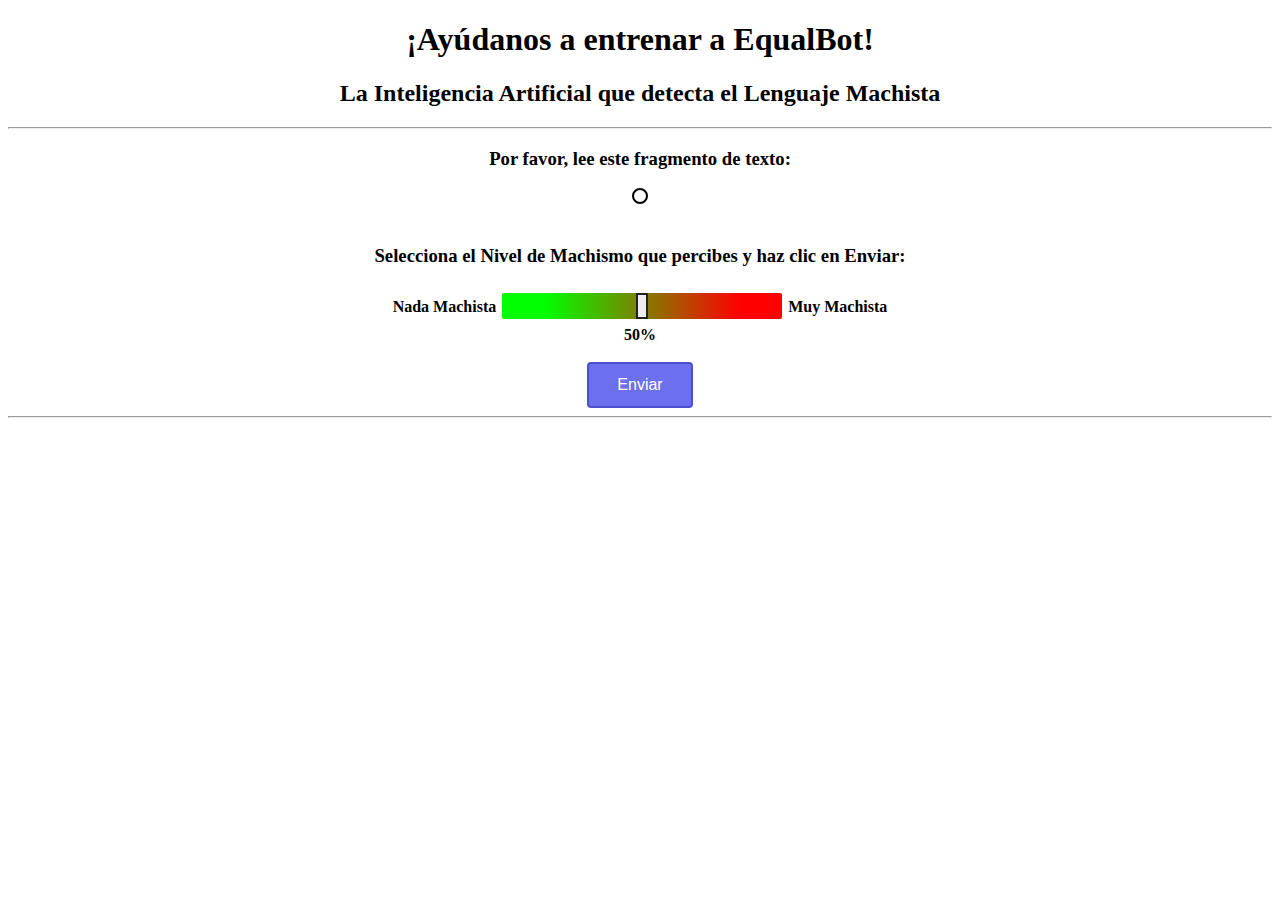
==== landing/machismo.html @ 87526190 "First mock-up" ====
﻿<!DOCTYPE HTML>

<html>

<head>

<link rel="stylesheet" href="machismo.css">

<script src="https://ajax.googleapis.com/ajax/libs/jquery/3.3.1/jquery.min.js"></script>

<script>
function updateLevel(val) {
          document.getElementById('LevelLabel').value=val+"%"; 
        }
</script>

<script>
function updateText(val) {
          document.getElementById('Docu').value=val; 
        }
</script>

<script>
var docsfile = "http://psicobotica.com/machismo/docs-machismo.txt";
</script>


</head>

<body onload="updateLevel(50)">


<center>

<h1>¡Ayúdanos a entrenar a EqualBot!</h1>
<h2>La Inteligencia Artificial que detecta el Lenguaje Machista</h2>
<hr>

<form action="https://docs.google.com/forms/d/e/1FAIpQLSd_eiDylmPhYMxdoWWkIxit-20lvo6PNTLijxbyZ-fcJ7APgA/formResponse"
target="_self" method="POST" onsubmit="setTimeout(function(){window.location.reload();},10)">

<h3>Por favor, lee este fragmento de texto:</h3>

<script>
var aLines;
 $.get(docsfile, function(textData, status) {
    aLines = textData.split("\n")
    
	console.log("Read Lines: " + aLines.length)
	
	var selected = aLines[Math.floor(Math.random()*aLines.length)];
    // $.each(aLines, function(n, sLine) {
    $('#textFromFile').append(selected);
	updateText(selected)	
    });
// }, 'text');



</script>

<div class="docu" id="textFromFile">
</div>

<input hidden type="text" id="Docu" name="entry.1177243058"> 
<br><br>

<h3>Selecciona el Nivel de Machismo que percibes y haz clic en Enviar:<h4>

<table>
<tr>
<td>Nada Machista</td>

<td>
<input
type="range" 
name="entry.1556831257" 
min="0" max="100" step="5" 
onchange="updateLevel(this.value);"
onmouseover="updateLevel(this.value);"
onclick="updateLevel(this.value);">
</td>

<td>Muy Machista</td>
</tr>
</table>

<output type="text" id="LevelLabel" value="50"></output>

<br><br>
<input type="submit" value="Enviar">

</form>

<hr>

</center>

</body>

</html>
---- landing/machismo.css ----
input[type="range"]{
    -webkit-appearance: none;
    -moz-apperance: none;
    border-radius: 2px;
	border-color: #FFFFFF;
    height: 26px;
	width: 280px;
    background-image: -webkit-gradient(
        linear,
        left top,
        right top,
        color-stop(0.15, #00FF00),
        color-stop(0.85, #FF0000)
    );
}

input[type='range']::-webkit-slider-thumb {
    -webkit-appearance: none !important;
    background-color: #EEEEEE;
    border: 2px solid #222222;
    height: 26px;
    width: 12px;
}

input[type="submit"] {
  background-color: #6C70eF;
  border: 2px solid #4C50CF; 
  border-radius: 4px;
  color: white;
  padding: 12px 28px;
  text-align: center;
  text-decoration: none;
  display: inline-block;
  font-size: 16px;
}

input[type="submit"]:hover {
  box-shadow: 0 12px 16px 0 rgba(0,0,0,0.24), 0 17px 50px 0 rgba(0,0,0,0.19);
  background-color: #4C50CF; 
  color: white;
}

div.docu {
  background-color: white;
  border: 2px solid #000000; 
  border-radius: 8px;
  color: black;
  padding: 6px 6px;
  text-align: center;
  text-decoration: none;
  display: inline-block;
  font-size: 20px;
}
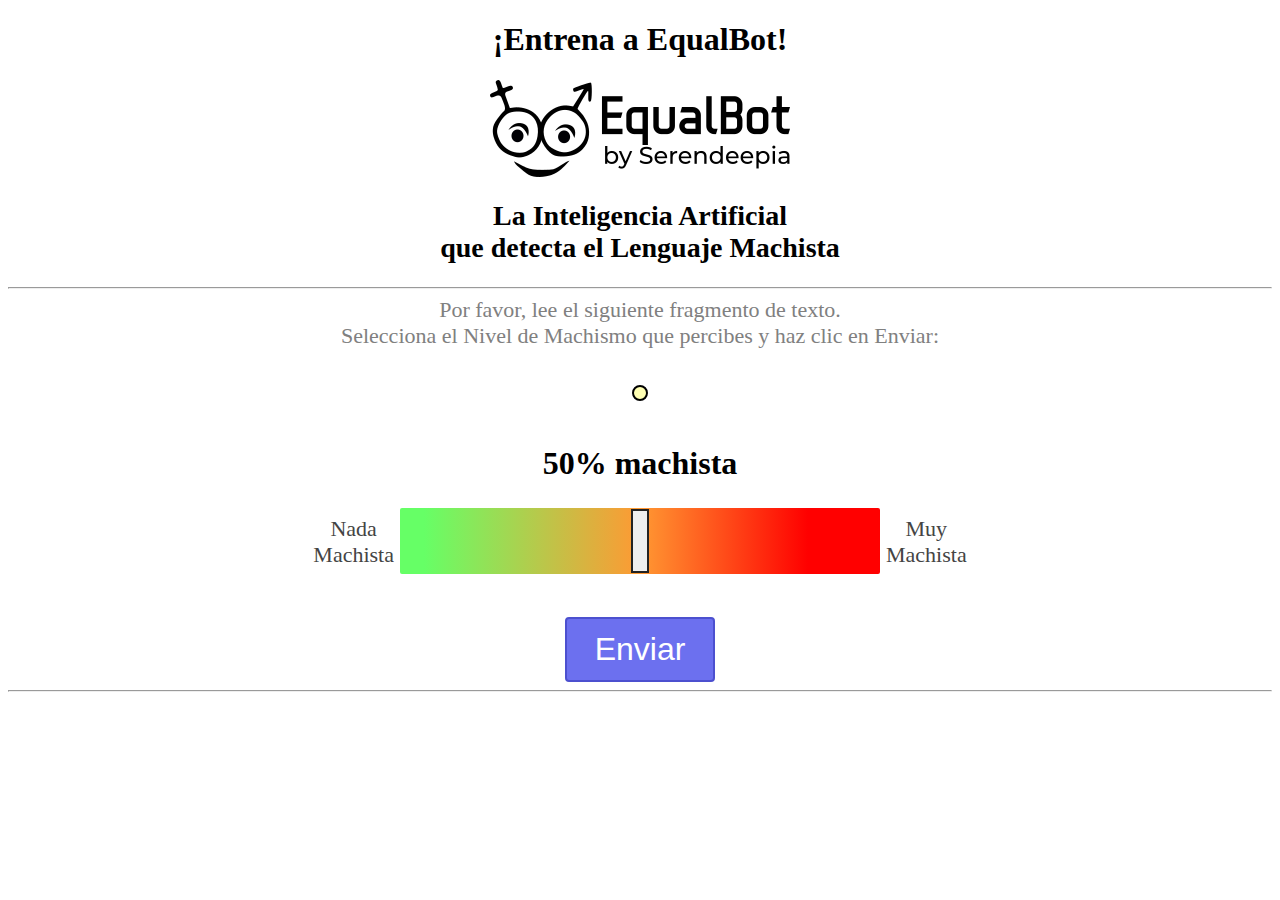
==== commit 35ef3755: "Updated style and logo" ====
--- a/landing/machismo.html
+++ b/landing/machismo.html
@@ -7,21 +7,54 @@
 <link rel="stylesheet" href="machismo.css">
 
 <script src="https://ajax.googleapis.com/ajax/libs/jquery/3.3.1/jquery.min.js"></script>
+<script src="serialize-object.js"></script>
+<script src = "cookie.js"></script>
 
 <script>
 function updateLevel(val) {
-          document.getElementById('LevelLabel').value=val+"%"; 
-        }
+	document.getElementById('LevelLabel').value = val + "% machista"; 
+}
+		
+function updateText(val) {
+	document.getElementById('Docu').value = val; 
+}	
+
+function updateCode(code) {
+	document.getElementById('usrcode').value = code; 
+}	
+
+function updateCategory(cat) {
+	document.getElementById('category').value = cat; 
+}	
+
+function updateSource(src) {
+	document.getElementById('source').value = src; 
+}	
+
+function updateAuthor(aut) {
+	document.getElementById('author').value = aut; 
+}	
+
+function updateDataset(ds) {
+	document.getElementById('dataset').value = ds; 
+}	
+
+
+var docsfile = "http://psicobotica.com/machismo/docs-machismo.txt";
 </script>
 
 <script>
-function updateText(val) {
-          document.getElementById('Docu').value=val; 
-        }
-</script>
-
-<script>
-var docsfile = "http://psicobotica.com/machismo/docs-machismo.txt";
+var cookiename = "equalbot";
+var cookiecode = Math.random().toString();
+usrcookie = getCookie(cookiename);
+if(usrcookie == ""){
+	console.log("No cookie found, using code: " + cookiecode);
+	setCookie(cookiename, cookiecode, 365);
+} else {
+	var items = usrcookie.split('=');
+	cookiecode = items[0];
+	console.log("Cookie found, using cookie code: " + cookiecode);
+}
 </script>
 
 
@@ -32,26 +65,36 @@
 
 <center>
 
-<h1>¡Ayúdanos a entrenar a EqualBot!</h1>
-<h2>La Inteligencia Artificial que detecta el Lenguaje Machista</h2>
+<h1>¡Entrena a EqualBot!</h1>
+<img src="EqualBotBlack_300.png" align="center">
+<h2>La Inteligencia Artificial<br>que detecta el Lenguaje Machista</h2>
 <hr>
 
-<form action="https://docs.google.com/forms/d/e/1FAIpQLSd_eiDylmPhYMxdoWWkIxit-20lvo6PNTLijxbyZ-fcJ7APgA/formResponse"
-target="_self" method="POST" onsubmit="setTimeout(function(){window.location.reload();},10)">
+<form id="form-machismo">
 
-<h3>Por favor, lee este fragmento de texto:</h3>
+<div class="instructions">Por favor, lee el siguiente fragmento de texto.<br>
+Selecciona el Nivel de Machismo que percibes y haz clic en Enviar:</div>
+<br>&nbsp;<br>
 
 <script>
 var aLines;
- $.get(docsfile, function(textData, status) {
+
+$.get(docsfile, function(textData, status) {
     aLines = textData.split("\n")
     
 	console.log("Read Lines: " + aLines.length)
 	
-	var selected = aLines[Math.floor(Math.random()*aLines.length)];
-    // $.each(aLines, function(n, sLine) {
-    $('#textFromFile').append(selected);
-	updateText(selected)	
+	var selectedLine = aLines[Math.floor(Math.random()*aLines.length)];
+	var fields = selectedLine.split("::");
+	console.log("Fields: " + fields);
+    var selectedText = fields[0];
+    $('div#textFromFile').text(selectedText);
+	console.log("Selectec text: " + selectedText);
+	updateText(selectedText);
+	updateCategory(fields[1]);
+	updateSource(fields[2]);
+	updateAuthor(fields[3]);
+	updateDataset(fields[4]);
     });
 // }, 'text');
 
@@ -59,38 +102,81 @@
 
 </script>
 
-<div class="docu" id="textFromFile">
-</div>
+<div id="thanksMsg"></div>
 
-<input hidden type="text" id="Docu" name="entry.1177243058"> 
+<div class="docu" id="textFromFile"></div>
+
+<input hidden type="text" id="Docu" name="texto"> 
+<input hidden type="text" id="usrcode" name="cookie"> 
+<input hidden type="text" id="category" name="category"> 
+<input hidden type="text" id="source" name="source"> 
+<input hidden type="text" id="author" name="author"> 
+<input hidden type="text" id="dataset" name="dataset"> 
 <br><br>
 
-<h3>Selecciona el Nivel de Machismo que percibes y haz clic en Enviar:<h4>
+
+<h1><output type="text" id="LevelLabel" value="50"></output></h1>
 
 <table>
 <tr>
-<td>Nada Machista</td>
+<td><div class="instructions2">Nada<br>Machista</div></td>
 
 <td>
 <input
+id="Level"
 type="range" 
-name="entry.1556831257" 
+name="nivel" 
 min="0" max="100" step="5" 
 onchange="updateLevel(this.value);"
 onmouseover="updateLevel(this.value);"
 onclick="updateLevel(this.value);">
 </td>
 
-<td>Muy Machista</td>
+<td><div class="instructions2">Muy<br>Machista</div></td>
 </tr>
 </table>
 
-<output type="text" id="LevelLabel" value="50"></output>
+
 
 <br><br>
-<input type="submit" value="Enviar">
+<button type="submit" id="submit-form">Enviar</button>
 
 </form>
+
+<script >
+var $form = $('form#form-machismo'),
+    url = 'https://script.google.com/macros/s/AKfycbzlOJmLZvsxyetH-0gXf32r7C3yEELv4wWaEbZXTFks2_PCOdZu/exec'
+
+$('#submit-form').on('click', function(e) {
+  e.preventDefault();
+  updateCode(cookiecode);
+  document.getElementById("thanksMsg").innerHTML = "<img src='processing.gif' align='center'>";
+  document.getElementById("textFromFile").innerHTML = "<b>¡Gracias!</b><br>*** Aprendiendo nuevo patrón de lenguaje ***";
+  var jqxhr = $.ajax({
+    url: url,
+    method: "GET",
+    dataType: "json",
+    data: $form.serializeObject(),
+	success: function(response){
+		document.getElementById("thanksMsg").innerHTML = " ";
+		var selectedLine = aLines[Math.floor(Math.random()*aLines.length)];
+		var fields = selectedLine.split("::");
+		console.log("Fields: " + fields);
+		selectedText = fields[0];
+		$('div#textFromFile').text(selectedText);
+		console.log("Selectec text: " + selectedText);
+		updateText(selectedText);
+		updateCategory(fields[1]);
+		updateSource(fields[2]);
+		updateAuthor(fields[3]);
+		updateDataset(fields[4]);		
+		updateLevel(50);
+		document.getElementById("Level").value = 50;
+    }
+  });
+})
+</script>
+
 
 <hr>
 
--- a/landing/machismo.css
+++ b/landing/machismo.css
@@ -4,26 +4,40 @@
     -moz-apperance: none;
     border-radius: 2px;
 	border-color: #FFFFFF;
-    height: 26px;
-	width: 280px;
+    height: 66px;
+	width: 480px;
     background-image: -webkit-gradient(
         linear,
         left top,
         right top,
-        color-stop(0.15, #00FF00),
+        color-stop(0.05, #66FF66),
+		color-stop(0.50, #FF9933),
         color-stop(0.85, #FF0000)
     );
+}
+
+h1 {
+	font-size: 32px;
+}
+
+h2 {
+	font-size: 28px;
+}
+
+h3 {
+	font-size: 24px;
 }
 
 input[type='range']::-webkit-slider-thumb {
     -webkit-appearance: none !important;
     background-color: #EEEEEE;
     border: 2px solid #222222;
-    height: 26px;
-    width: 12px;
+    height: 64px;
+    width: 18px;
 }
 
-input[type="submit"] {
+button {
+  -webkit-appearance: none; 
   background-color: #6C70eF;
   border: 2px solid #4C50CF; 
   border-radius: 4px;
@@ -32,17 +46,32 @@
   text-align: center;
   text-decoration: none;
   display: inline-block;
-  font-size: 16px;
+  font-size: 32px;
 }
 
-input[type="submit"]:hover {
+button:hover {
   box-shadow: 0 12px 16px 0 rgba(0,0,0,0.24), 0 17px 50px 0 rgba(0,0,0,0.19);
   background-color: #4C50CF; 
   color: white;
 }
 
+div.instructions {
+  text-align: center;
+  text-decoration: none;
+  color: grey;
+  font-size: 22px;
+}
+
+div.instructions2 {
+  text-align: center;
+  text-decoration: none;
+  color: #444444;
+  font-size: 22px;
+}
+
+
 div.docu {
-  background-color: white;
+  background-color: #ffffb3;
   border: 2px solid #000000; 
   border-radius: 8px;
   color: black;
@@ -50,5 +79,5 @@
   text-align: center;
   text-decoration: none;
   display: inline-block;
-  font-size: 20px;
+  font-size: 24px;
 }